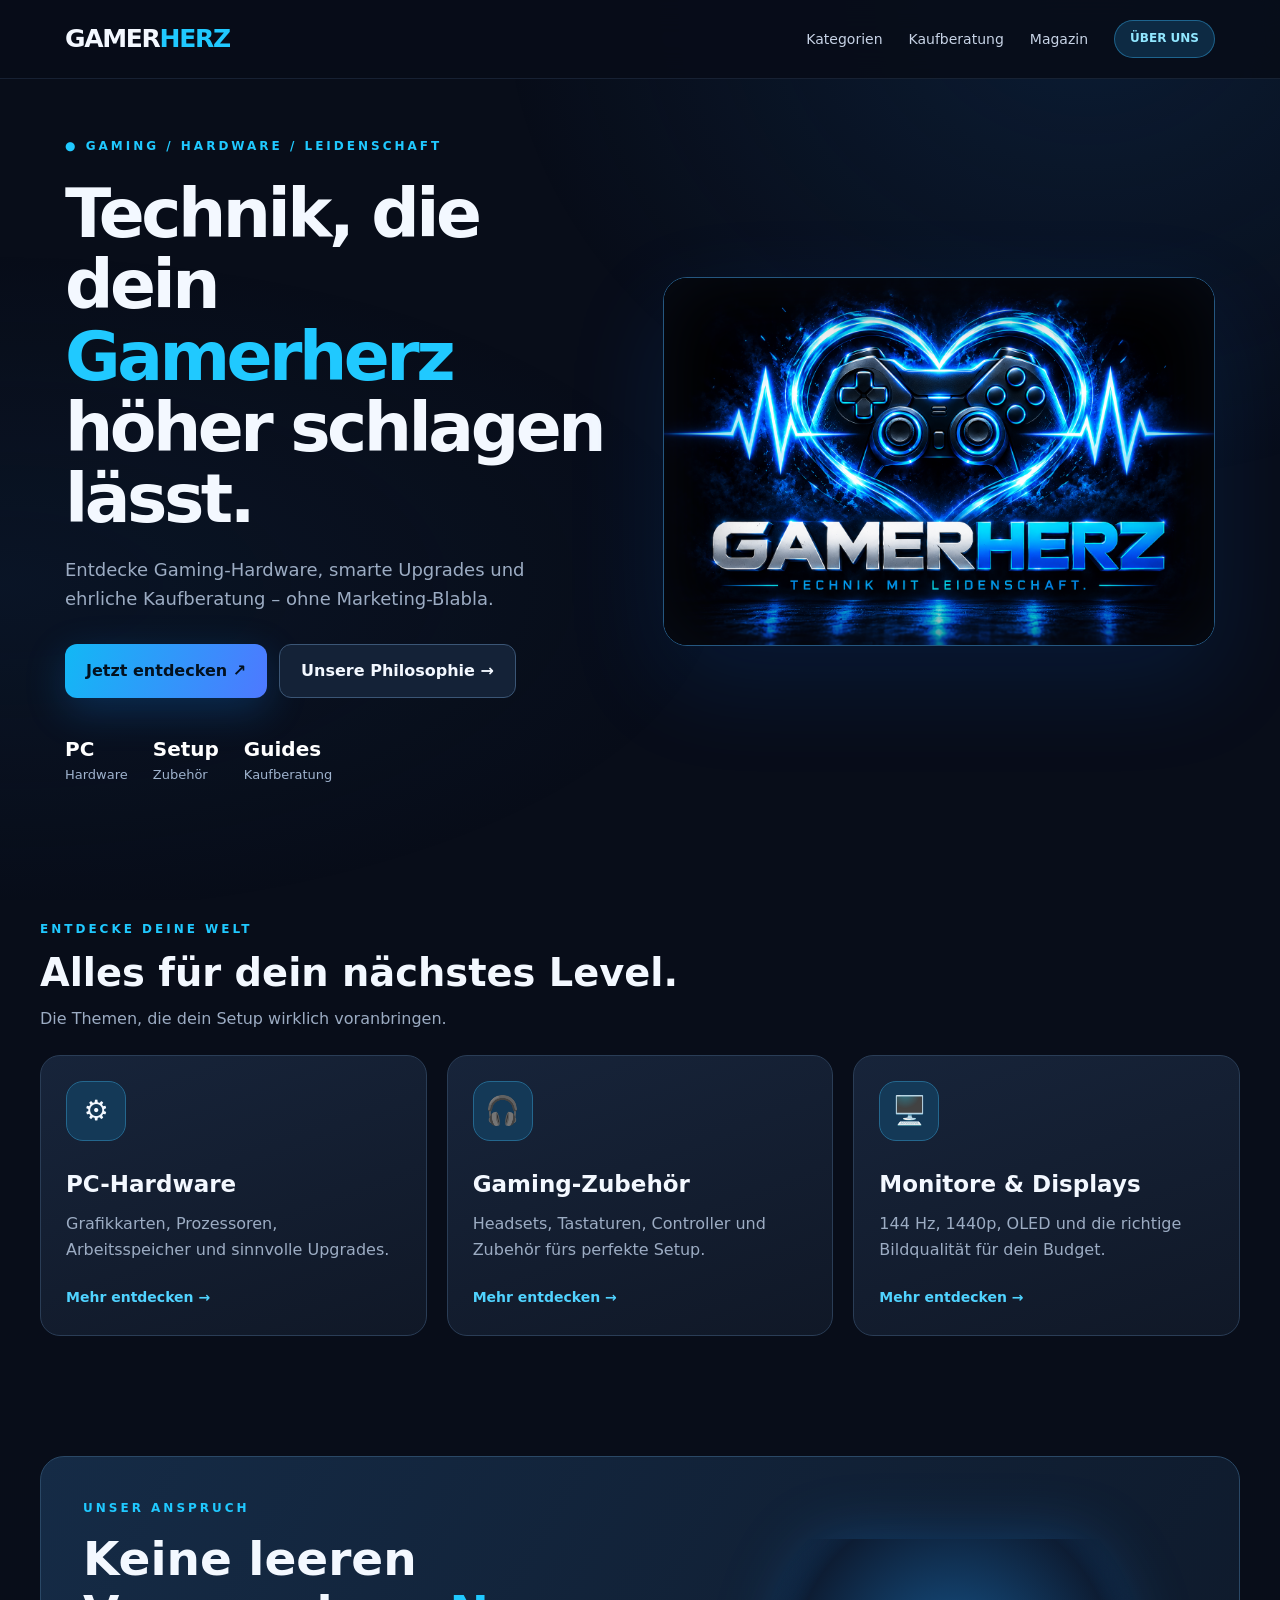
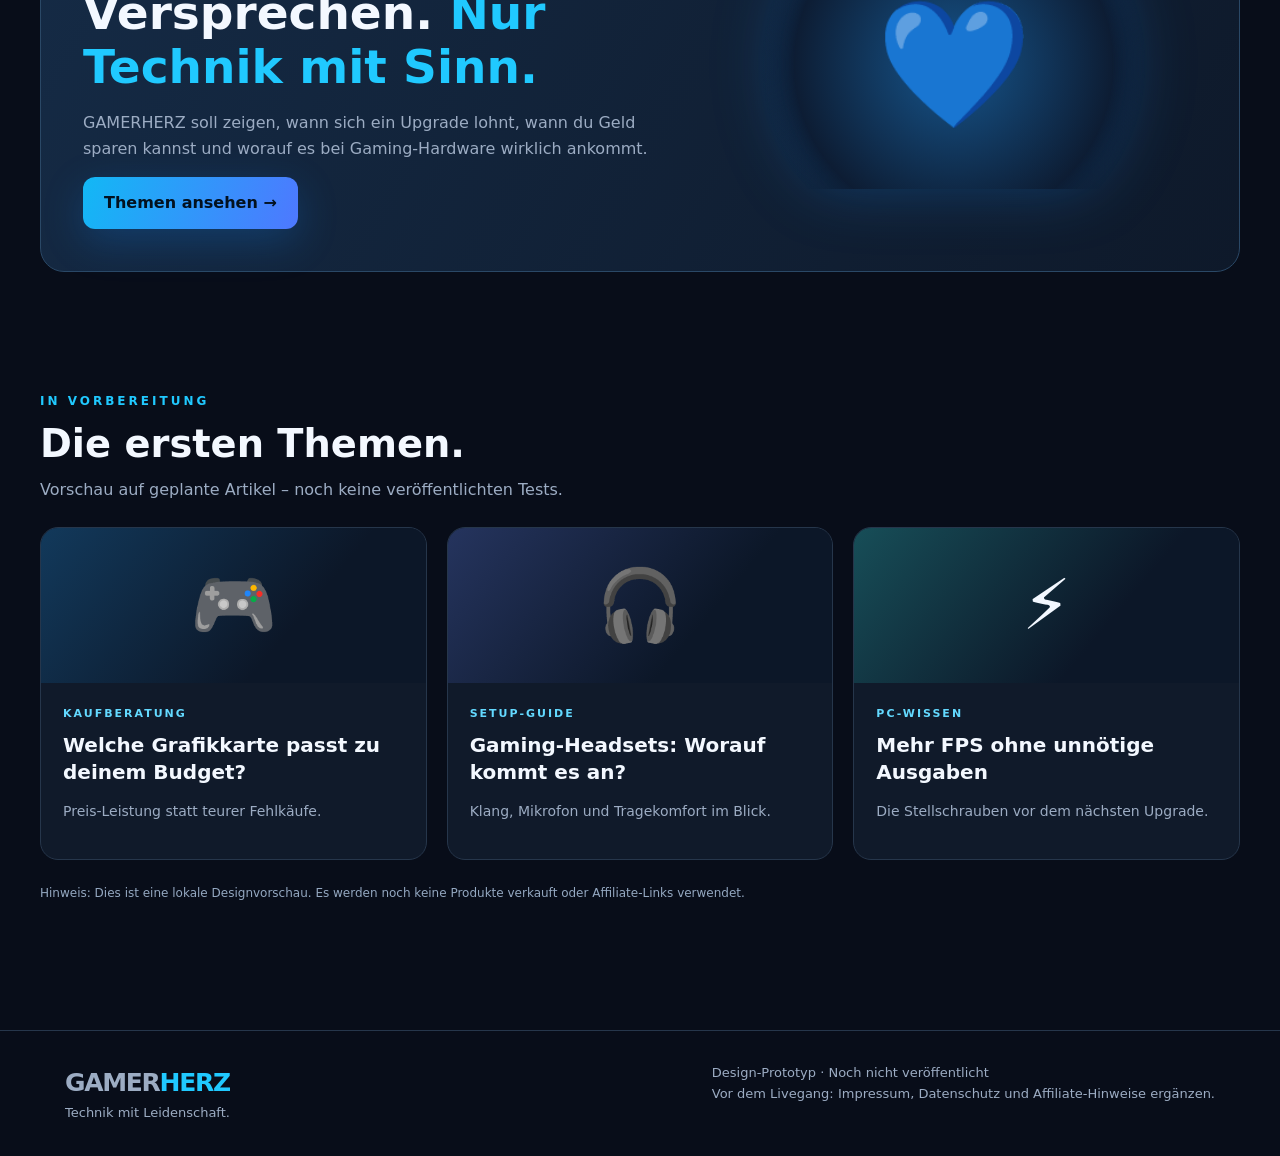
==== index.html @ 1368cc1f "Add index.html entry point for GAMERHERZ website" ====
<!doctype html><html lang="de"><head><meta charset="utf-8"><meta name="viewport" content="width=device-width,initial-scale=1"><meta name="theme-color" content="#080d19"><title>GAMERHERZ | Technik mit Leidenschaft</title><style>
:root{--bg:#080d19;--panel:#111b2c;--line:#26364b;--cyan:#20c9ff;--blue:#4879ff;--text:#f3f8ff;--muted:#9cacc3}*{box-sizing:border-box}html{scroll-behavior:smooth}body{margin:0;background:var(--bg);color:var(--text);font:16px/1.6 system-ui,-apple-system,Segoe UI,sans-serif}body:before{content:"";position:fixed;inset:0;z-index:-1;background:radial-gradient(ellipse at 85% 0%,#123b6955,transparent 38%),radial-gradient(ellipse at 0% 65%,#12345b33,transparent 40%)}a{color:inherit;text-decoration:none}button{font:inherit;cursor:pointer}header{position:sticky;top:0;z-index:10;background:#080d19e8;backdrop-filter:blur(16px);border-bottom:1px solid #26364b88}.nav{max-width:1200px;margin:auto;min-height:78px;display:flex;align-items:center;justify-content:space-between;gap:22px;padding:12px 25px}.brand{font-size:25px;font-weight:900;letter-spacing:-1.3px}.brand span{color:var(--cyan)}.links{display:flex;gap:26px;align-items:center;color:#c7d3e6;font-size:14px}.links a:hover{color:var(--cyan)}.pill{border:1px solid #39bbff66;background:#0d2a43;color:#91e7ff;border-radius:99px;padding:8px 15px;font-size:12px;font-weight:700}.wrap{max-width:1200px;margin:auto;padding:0 25px}.hero{min-height:580px;display:grid;grid-template-columns:1fr 1fr;align-items:center;gap:45px;padding-top:58px;padding-bottom:75px}.eyebrow{font-size:12px;letter-spacing:3px;color:var(--cyan);font-weight:800;text-transform:uppercase}.hero h1{font-size:clamp(44px,5.3vw,78px);line-height:1.05;letter-spacing:-3.5px;margin:22px 0}.hero h1 em{font-style:normal;color:var(--cyan)}.hero p{color:var(--muted);max-width:510px;font-size:18px}.buttons{display:flex;gap:12px;flex-wrap:wrap;margin-top:30px}.btn{display:inline-flex;align-items:center;justify-content:center;border-radius:12px;padding:13px 21px;font-weight:800;border:1px solid #3b5676;background:#142237}.btn.primary{border:0;background:linear-gradient(110deg,#12b8f5,#4e78ff);color:#03111f;box-shadow:0 12px 40px #138cff3b}.hero-art{position:relative;overflow:hidden;border-radius:24px;border:1px solid #255780;background:#050a14;box-shadow:0 35px 100px #006dff20}.hero-art img{display:block;width:100%;height:auto}.hero-art:after{content:"";position:absolute;inset:0;box-shadow:inset 0 0 80px #080d19;pointer-events:none}.stats{display:flex;gap:25px;flex-wrap:wrap;margin-top:35px;color:#9fb3ce;font-size:13px}.stats strong{display:block;color:white;font-size:20px}.section{padding:60px 0}.heading{display:flex;align-items:end;justify-content:space-between;gap:15px;margin-bottom:24px}.heading h2{font-size:clamp(27px,3vw,39px);line-height:1.2;margin:10px 0}.heading p{color:var(--muted);margin:0}.grid{display:grid;grid-template-columns:repeat(3,1fr);gap:20px}.tile{background:linear-gradient(160deg,#17243a,#101827);border:1px solid #2a3d56;border-radius:20px;padding:25px;min-height:265px;position:relative;overflow:hidden;transition:transform .25s,border-color .25s}.tile:hover{transform:translateY(-5px);border-color:#29c4ff}.tile .symbol{display:grid;place-items:center;width:60px;height:60px;background:#143957;border:1px solid #24678e;border-radius:17px;font-size:28px;margin-bottom:25px}.tile h3{font-size:23px;margin:0 0 8px}.tile p{color:var(--muted);margin:0 0 22px}.more{color:#50d3ff;font-weight:800;font-size:14px}.feature{display:grid;grid-template-columns:1.1fr .9fr;gap:32px;align-items:center;border:1px solid #2a4866;border-radius:24px;background:linear-gradient(120deg,#152b46,#0e192a);padding:42px}.feature h2{font-size:clamp(29px,4vw,47px);line-height:1.15;margin:14px 0}.feature p{color:var(--muted)}.feature-visual{min-height:250px;display:grid;place-items:center;background:radial-gradient(circle,#16558c 0%,#0d1d34 58%,transparent 70%);font-size:125px;filter:drop-shadow(0 0 30px #138dff44)}.articles{display:grid;grid-template-columns:repeat(3,1fr);gap:20px}.article{border:1px solid var(--line);border-radius:18px;overflow:hidden;background:#101a2a}.art{height:155px;display:grid;place-items:center;font-size:70px;background:linear-gradient(130deg,#12395b,#0c1728 65%)}.article:nth-child(2) .art{background:linear-gradient(130deg,#25345e,#0c1728 65%)}.article:nth-child(3) .art{background:linear-gradient(130deg,#174e58,#0c1728 65%)}.article .body{padding:22px}.tag{color:#63d9ff;font-size:11px;letter-spacing:2px;font-weight:800}.article h3{font-size:20px;line-height:1.35;margin:10px 0}.article p{color:var(--muted);font-size:14px}footer{margin-top:55px;border-top:1px solid var(--line);padding:32px 0;color:var(--muted);font-size:13px}.foot{display:flex;justify-content:space-between;gap:20px;flex-wrap:wrap}.notice{font-size:12px;color:#94a8c1;margin-top:24px}.menu{display:none;background:transparent;border:1px solid #3a536b;border-radius:9px;color:white;padding:8px 11px}@media(max-width:820px){.hero,.feature{grid-template-columns:1fr}.hero{padding-top:45px}.hero-art{max-width:550px}.grid,.articles{grid-template-columns:1fr 1fr}.links{gap:12px}}@media(max-width:580px){.nav{min-height:65px}.menu{display:block}.links{display:none;position:absolute;top:65px;left:0;right:0;background:#0c1422;padding:20px 25px;flex-direction:column;align-items:flex-start;border-bottom:1px solid var(--line)}.links.open{display:flex}.grid,.articles{grid-template-columns:1fr}.hero h1{letter-spacing:-2px}.hero{gap:20px}.feature{padding:25px}.section{padding:35px 0}.stats{gap:18px}.heading{display:block}}
</style></head><body><header><div class="nav"><a class="brand" href="#start">GAMER<span>HERZ</span></a><button class="menu" aria-label="Menü öffnen" aria-expanded="false" onclick="let l=document.querySelector('.links');l.classList.toggle('open');this.setAttribute('aria-expanded',l.classList.contains('open'))">☰</button><nav class="links"><a href="#kategorien">Kategorien</a><a href="#empfehlungen">Kaufberatung</a><a href="#artikel">Magazin</a><a class="pill" href="#ueber">ÜBER UNS</a></nav></div></header><main><section class="wrap hero" id="start"><div><div class="eyebrow">● GAMING / HARDWARE / LEIDENSCHAFT</div><h1>Technik, die dein <em>Gamerherz</em> höher schlagen lässt.</h1><p>Entdecke Gaming-Hardware, smarte Upgrades und ehrliche Kaufberatung – ohne Marketing-Blabla.</p><div class="buttons"><a class="btn primary" href="#kategorien">Jetzt entdecken ↗</a><a class="btn" href="#empfehlungen">Unsere Philosophie →</a></div><div class="stats"><div><strong>PC</strong>Hardware</div><div><strong>Setup</strong>Zubehör</div><div><strong>Guides</strong>Kaufberatung</div></div></div><div class="hero-art"><img alt="GAMERHERZ – Herz, Controller und Pulslinie" src="[data-uri]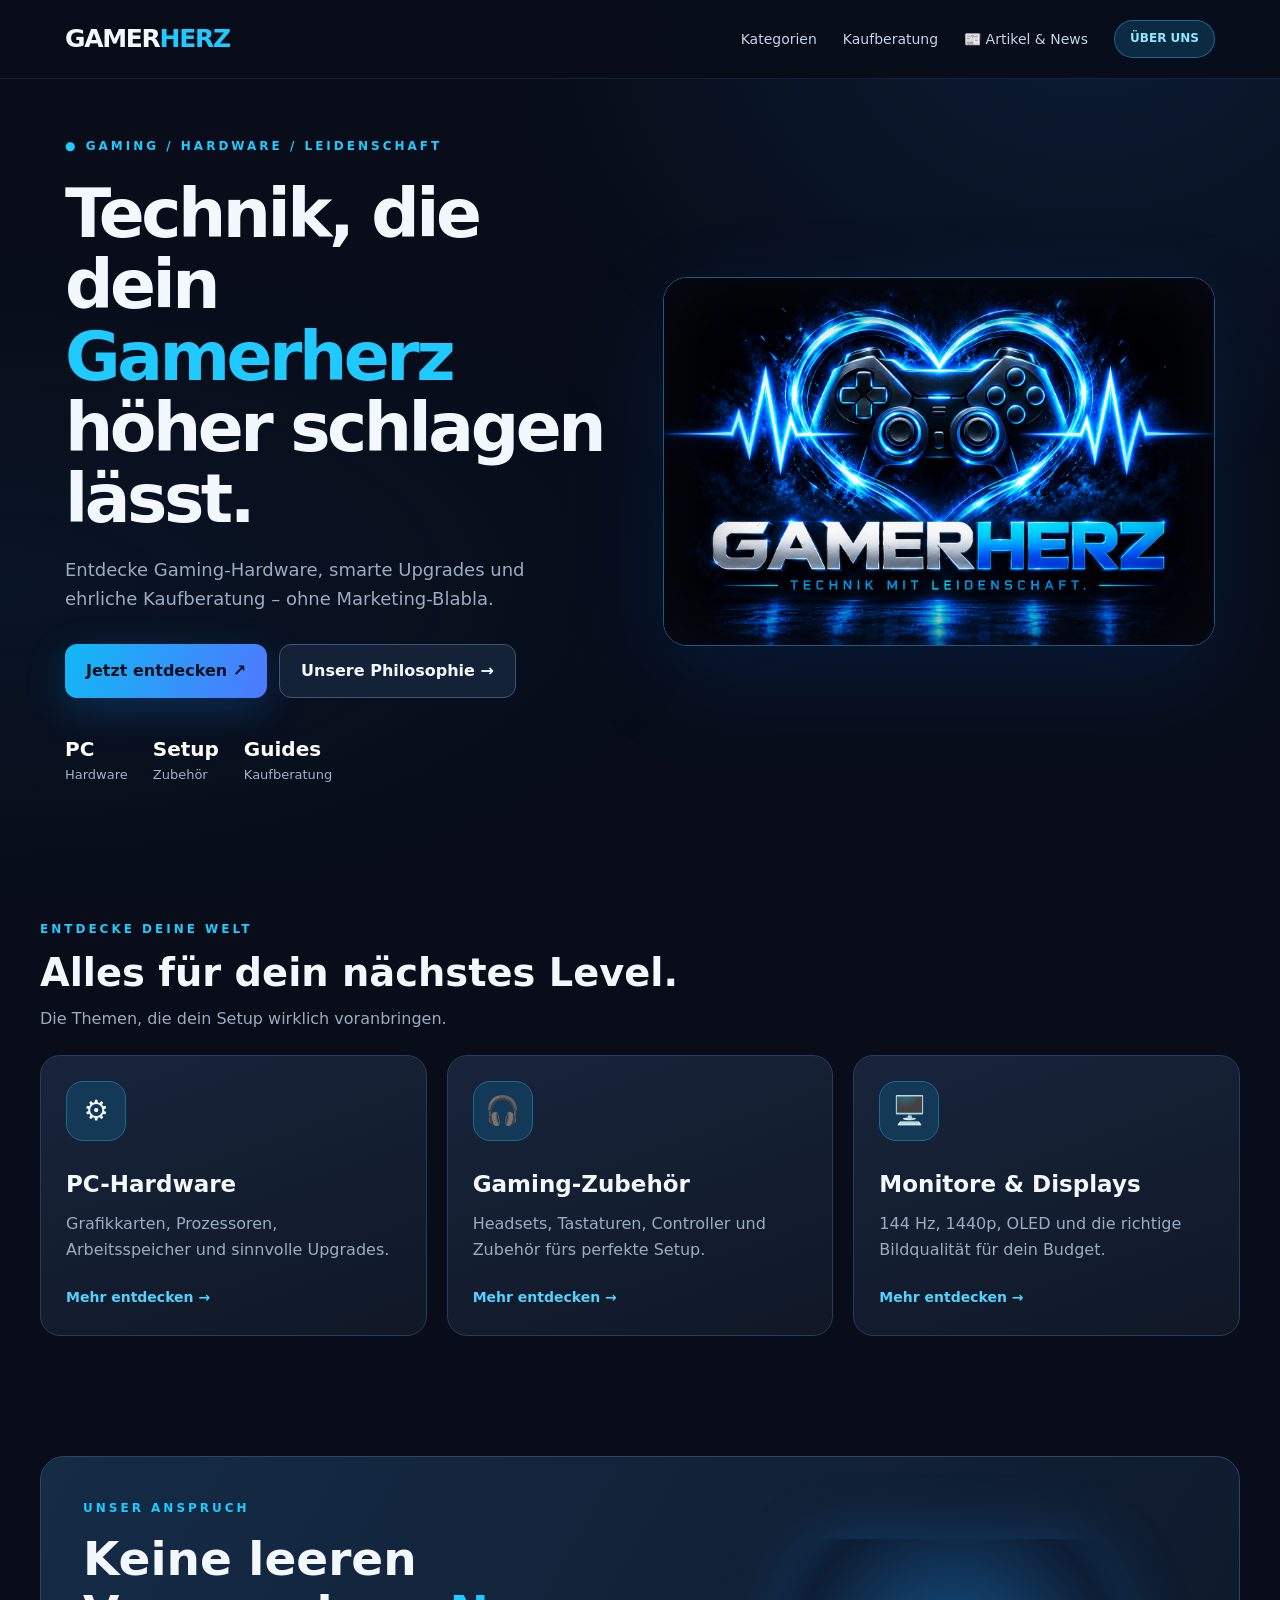
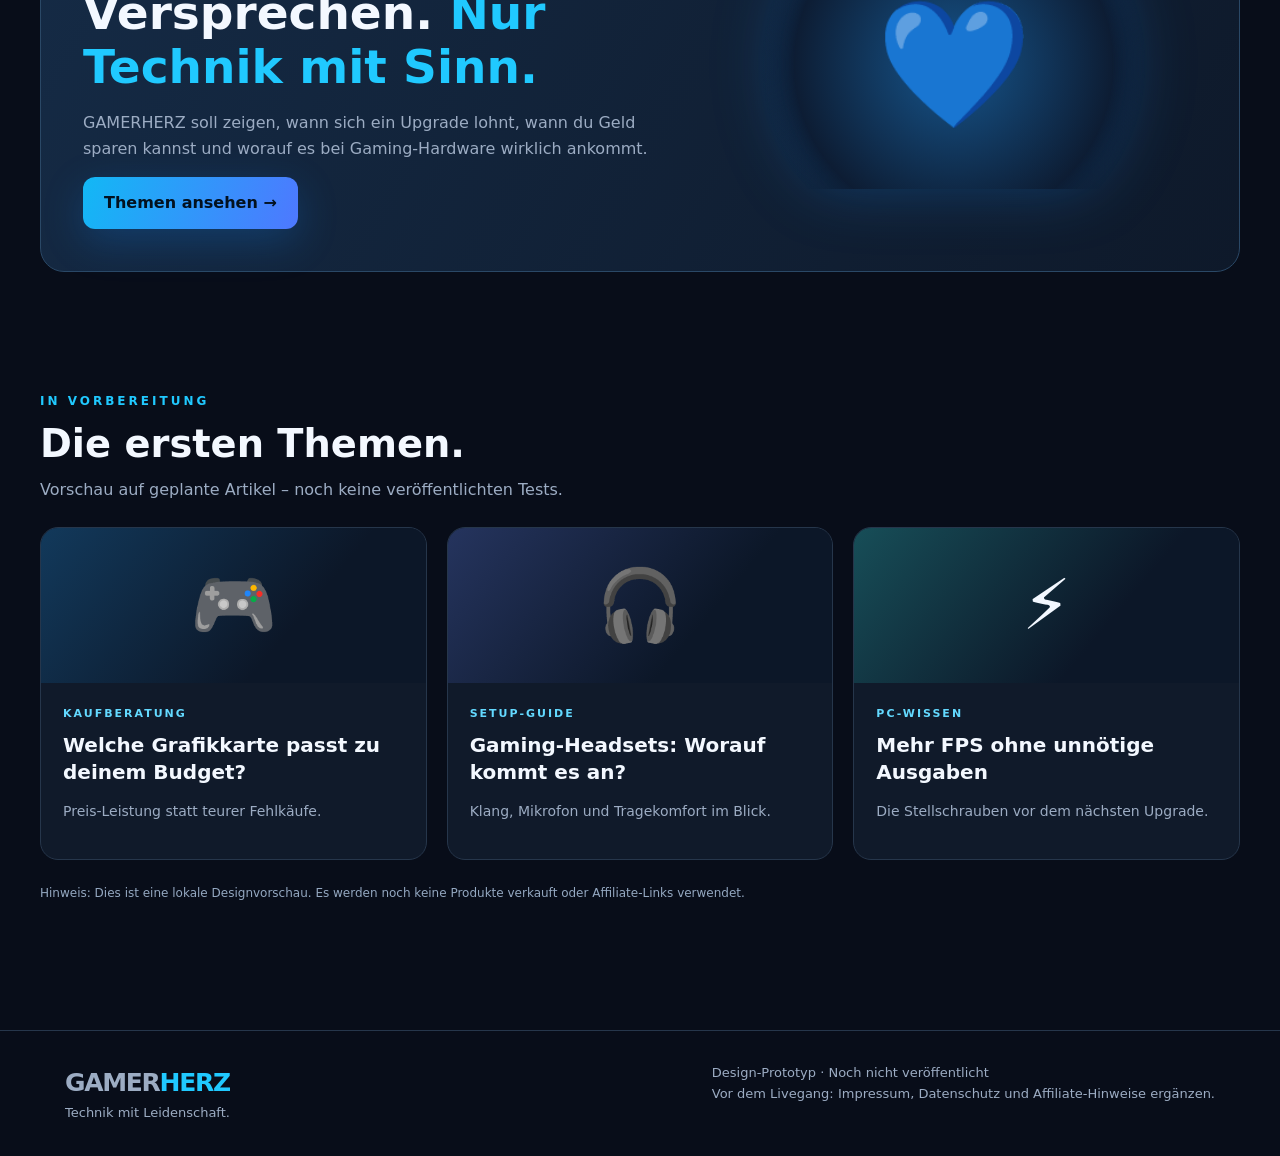
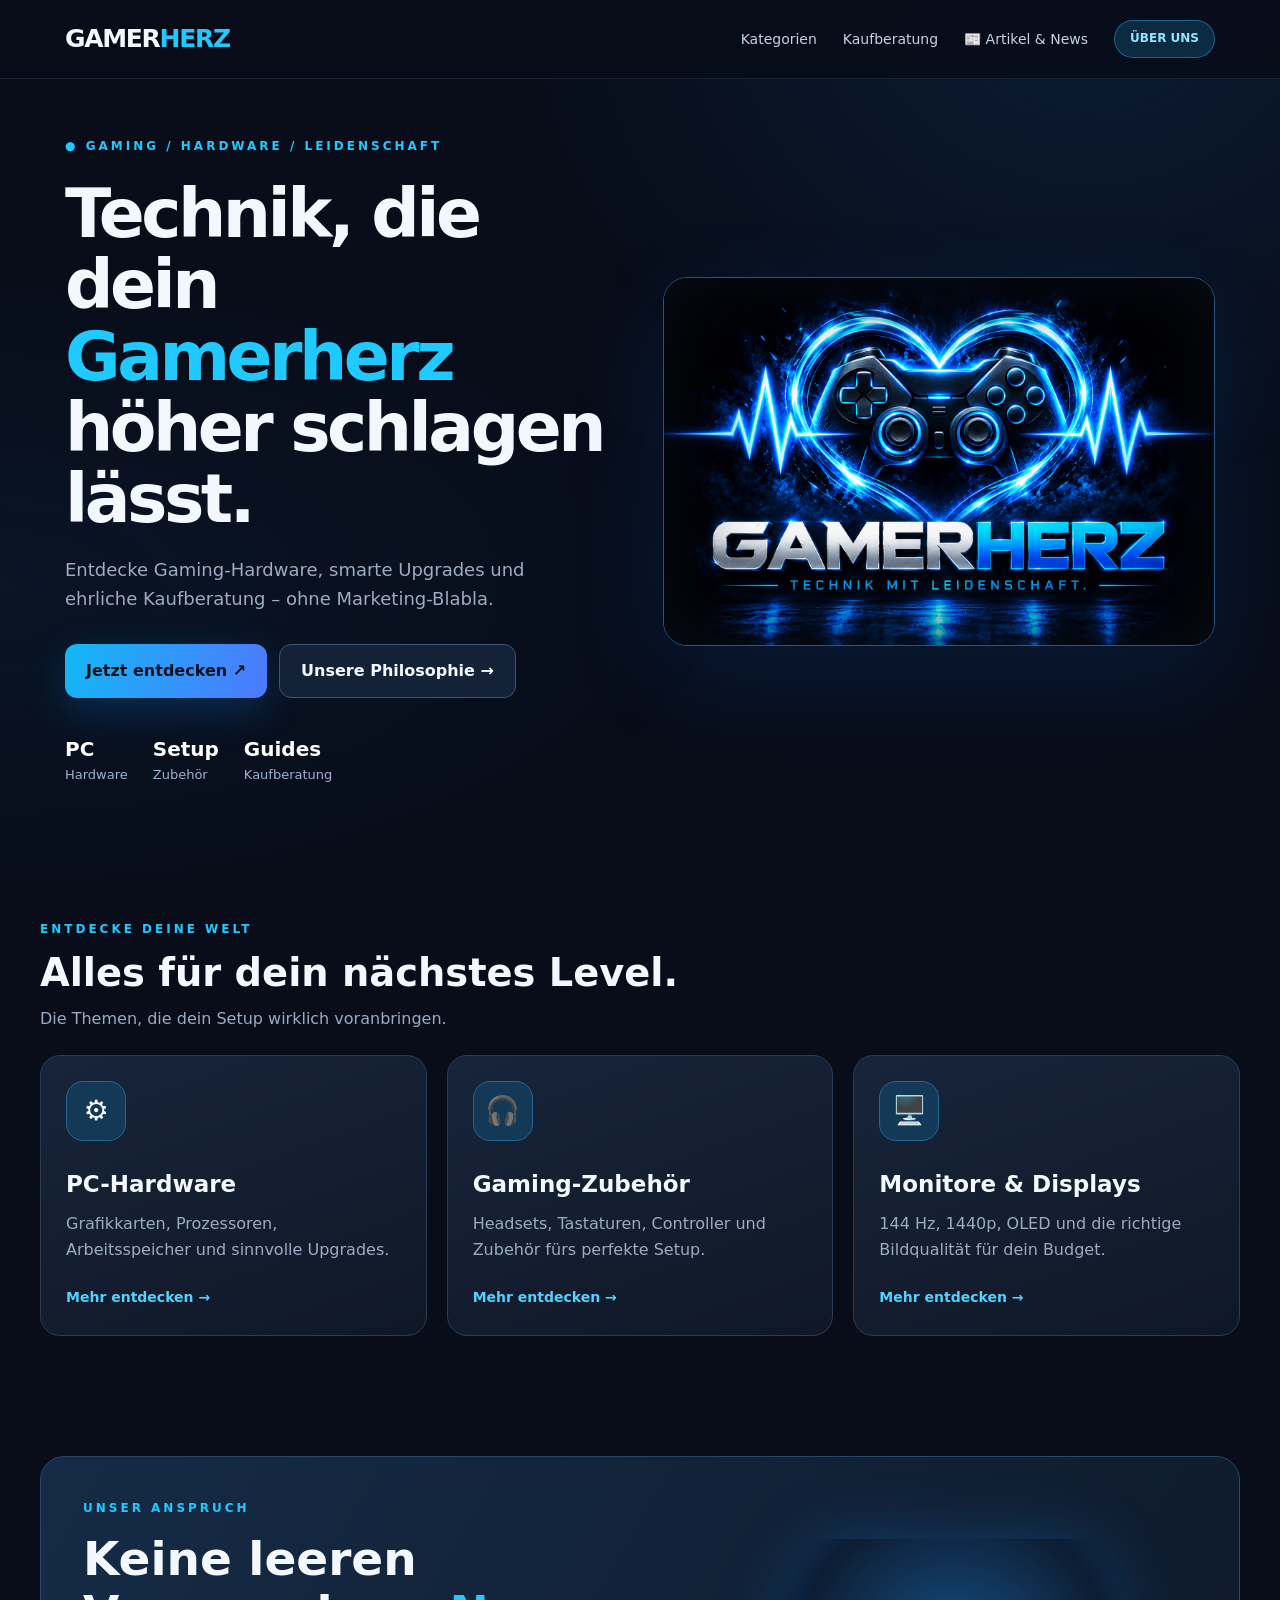
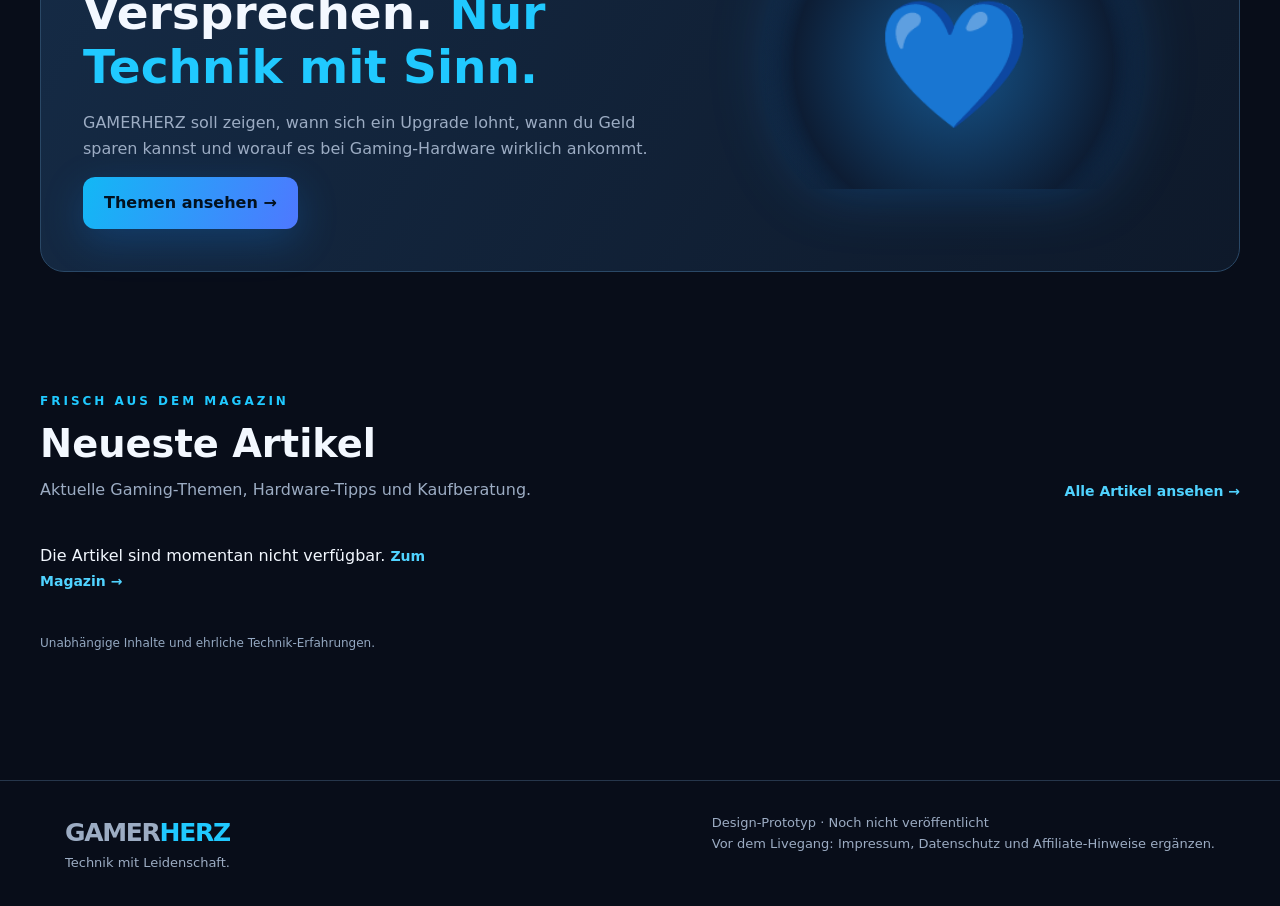
